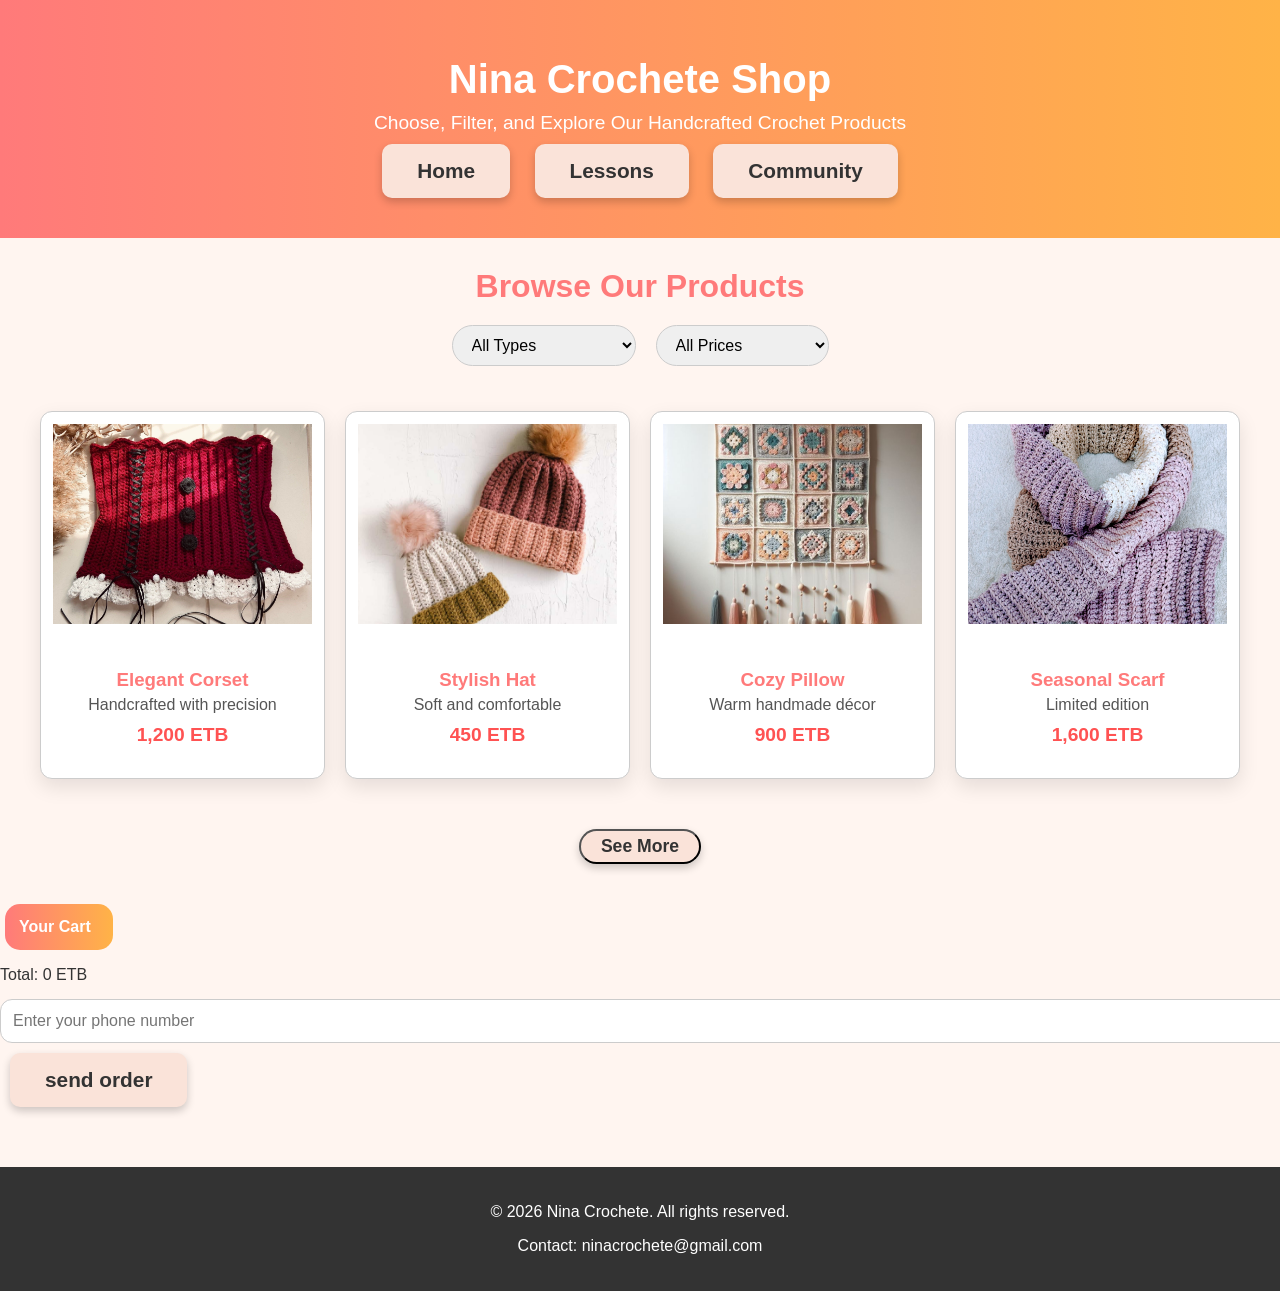
==== shop.html @ 157e8246 "Add files via upload" ====
<!DOCTYPE html>
<html lang="en">
<head>
  <meta charset="UTF-8">
  <meta name="viewport" content="width=device-width, initial-scale=1.0">
  <title>Nina Crochete Shop</title>
  <link rel="stylesheet" href="shop.css">
</head>
<body>

<header>
  <h1>Nina Crochete Shop</h1>
  <p>Choose, Filter, and Explore Our Handcrafted Crochet Products</p>
  <nav>
    <a href="index.html" class="btn">Home</a>
    <a href="learning.html" class="btn">Lessons</a>
    <a href="community.html" class="btn">Community</a>
  </nav>
</header>

<div class="container">
  <h2>Browse Our Products</h2>

  <!-- Filters -->
  <div class="filters">
    <select id="typeFilter">
      <option value="all">All Types</option>
      <option value="corset">Corsets</option>
      <option value="accessory">Accessories</option>
      <option value="home">Home Décor</option>
      <option value="special">Seasonal Specials</option>
    </select>

    <select id="priceFilter">
      <option value="all">All Prices</option>
      <option value="low">Under 500 ETB</option>
      <option value="medium">500 - 1500 ETB</option>
      <option value="high">Above 1500 ETB</option>
    </select>
  </div>

  <!-- Main Row -->
  <div class="main-row">

    <!-- CORSETS -->
    <div class="category-column">
      <div class="product-card" data-type="corset" data-price="1200">
        <img src="corset.jpg">
        <div class="product-info">
          <h3>Elegant Corset</h3>
          <p>Handcrafted with precision</p>
          <p class="price">1,200 ETB</p>
        </div>
      </div>

      <!-- 9 extras -->
      <div class="product-card extra" data-type="corset" data-price="1300"data-name="hat"><img src="culture.png"><p  class="price">1,300 ETB</p></div>
      <div class="product-card extra" data-type="corset" data-price="1400"data-name="hat"><img src="corset3.jpg"><p class="price">1,400 ETB</p></div>
      <div class="product-card extra" data-type="corset" data-price="1500"data-name="hat"><img src="corset4.jpg"><p class="price">1,500 ETB</p></div>
      <div class="product-card extra" data-type="corset" data-price="1250"data-name="hat"><img src="corset5.jpg"><p class="price">1,250 ETB</p></div>
      <div class="product-card extra" data-type="corset" data-price="1350"data-name="hat"><img src="corset6.jpg"><p class="price">1,350 ETB</p></div>
      <div class="product-card extra" data-type="corset" data-price="1450"data-name="hat"><img src="corset7.jpg"><p class="price">1,450 ETB</p></div>
      <div class="product-card extra" data-type="corset" data-price="1550"data-name="hat"><img src="corset8.jpg"><p class="price">1,550 ETB</p></div>
      <div class="product-card extra" data-type="corset" data-price="1600"data-name="hat"><img src="corset9.jpg"><p class="price">1,600 ETB</p></div>
      <div class="product-card extra" data-type="corset" data-price="1700"data-name="hat"><img src="corset10.jpg"><p class="price">1,700 ETB</p></div>
    </div>

    <!-- ACCESSORIES -->
    <div class="category-column">
      <div class="product-card" data-type="accessory" data-price="450">
        <img src="hat.jpg">
        <div class="product-info">
          <h3>Stylish Hat</h3>
          <p>Soft and comfortable</p>
          <p class="price">450 ETB</p>
        </div>
      </div>

      <!-- 9 extras -->
      <div class="product-card extra" data-type="accessory" data-price="500" data-name="hat"><img src="hat2.jpg"><p class="price">500 ETB</p></div>
      <div class="product-card extra" data-type="accessory" data-price="550" data-name="hat"><img src="hat3.jpg"><p class="price">550 ETB</p></div>
      <div class="product-card extra" data-type="accessory" data-price="600" data-name="hat"><img src="hat4.jpg"><p class="price">600 ETB</p></div>
      <div class="product-card extra" data-type="accessory" data-price="650" data-name="hat"><img src="hat5.jpg"><p class="price">650 ETB</p></div>
      <div class="product-card extra" data-type="accessory" data-price="700" data-name="hat"><img src="hat6.jpg"><p class="price">700 ETB</p></div>
      <div class="product-card extra" data-type="accessory" data-price="750" data-name="hat"><img src="hat7.jpg"><p class="price">750 ETB</p></div>
      <div class="product-card extra" data-type="accessory" data-price="800" data-name="hat"><img src="hat8.jpg"><p class="price">800 ETB</p></div>
      <div class="product-card extra" data-type="accessory" data-price="850" data-name="hat"><img src="hat9.jpg"><p class="price">850 ETB</p></div>
      <div class="product-card extra" data-type="accessory" data-price="900" data-name="hat"><img src="hat10.jpg"><p class="price">900 ETB</p></div>
    </div>

    <!-- HOME -->
    <div class="category-column">
      <div class="product-card" data-type="home" data-price="900">
        <img src="decore.jpg">
        <div class="product-info">
          <h3>Cozy Pillow</h3>
          <p>Warm handmade décor</p>
          <p class="price">900 ETB</p>
        </div>
      </div>

      <!-- 9 extras -->
      <div class="product-card extra" data-type="home" data-price="950" data-name="pillow"><img src="decor2.jpg"><p class="price">950 ETB</p></div>
      <div class="product-card extra" data-type="home" data-price="1000" data-name="pillow"><img src="decor3.jpg"><p class="price">1,000 ETB</p></div>
      <div class="product-card extra" data-type="home" data-price="1050" data-name="pillow"><img src="decor4.jpg"><p class="price">1,050 ETB</p></div>
      <div class="product-card extra" data-type="home" data-price="1100" data-name="pillow"><img src="decor5.jpg"><p class="price">1,100 ETB</p></div>
      <div class="product-card extra" data-type="home" data-price="1150" data-name="pillow"><img src="decor6.jpg"><p class="price">1,150 ETB</p></div>
      <div class="product-card extra" data-type="home" data-price="1200" data-name="pillow"><img src="decor7.jpg"><p class="price">1,200 ETB</p></div>
      <div class="product-card extra" data-type="home" data-price="1250" data-name="pillow"><img src="decor8.jpg"><p class="price">1,250 ETB</p></div>
      <div class="product-card extra" data-type="home" data-price="1300" data-name="pillow"><img src="decor9.jpg"><p class="price">1,300 ETB</p></div>
      <div class="product-card extra" data-type="home" data-price="1350" data-name="pillow"><img src="decor10.jpg"><p class="price">1,350 ETB</p></div>
    </div>

    <!-- SPECIAL -->
    <div class="category-column">
      <div class="product-card" data-type="special" data-price="1600">
        <img src="scarf.jpg">
        <div class="product-info">
          <h3>Seasonal Scarf</h3>
          <p>Limited edition</p>
          <p class="price">1,600 ETB</p>
        </div>
      </div>

      <!-- 9 extras -->
      <div id="product-card" class="product-card extra" data-type="special" data-price="1700" data-name="corset"><img src="scarf2.jpg"><p class="price">1,700 ETB</p></div>
      <div id="product-card" class="product-card extra" data-type="special" data-price="1750" data-name="corset"><img src="scarf3.jpg"><p class="price">1,750 ETB</p></div>
      <div id="product-card" class="product-card extra" data-type="special" data-price="1800" data-name="corset"><img src="scarf4.jpg"><p class="price">1,800 ETB</p></div>
      <div id="product-card" class="product-card extra" data-type="special" data-price="1850" data-name="corset"><img src="scarf5.jpg"><p class="price">1,850 ETB</p></div>
      <div id="product-card" class="product-card extra" data-type="special" data-price="1900" data-name="corset"><img src="scarf6.jpg"><p class="price">1,900 ETB</p></div>
      <div id="product-card" class="product-card extra" data-type="special" data-price="1950" data-name="corset"><img src="scarf7.jpg"><p class="price">1,950 ETB</p></div>
      <div id="product-card" class="product-card extra" data-type="special" data-price="2000" data-name="corset"><img src="scarf8.jpg"><p class="price">2,000 ETB</p></div>
      <div id="product-card" class="product-card extra" data-type="special" data-price="2100" data-name="corset"><img src="scarf9.jpg"><p class="price">2,100 ETB</p></div>
      <div id="product-card" class="product-card extra" data-type="special" data-price="2200" data-name="corset"><img src="scarf10.jpg"><p class="price">2,200 ETB</p></div>
    </div>

  </div>

  <!-- SEE MORE -->
  <div class="see-more-container">
    <button id="toggleSeeBtn">See More</button>
  </div>

</div>
<div class="cart-panel" id="cartPanel">

  <h3 id="hh">Your Cart</h3>

  <div id="cartItems"></div>

  <div class="cart-total">
    Total: <span id="cartTotal">0</span> ETB
  </div>

  <input
    type="tel"
    id="phoneNumber"
    placeholder="Enter your phone number"
  >

 
<div class="send-options">
  
  <a href="mailto:nohaleul27@gmail.com" class="btn btn--contact">send order</a>
  
</div>

<footer>
  <p>&copy; 2026 Nina Crochete. All rights reserved.</p>
  <p>Contact: ninacrochete@gmail.com</p>
</footer>

<script src="script2.js"></script>
</body>
</html>
---- shop.css ----
body {
  font-family: 'Poppins', sans-serif;
  background-color: #fff5f0;
  margin: 0;
  color: #333;
}

header {
  background: linear-gradient(to right, #ff7a7a, #ffb347);
  color: white;
  text-align: center;
  padding: 30px 10px;
  font-family: 'Poppins', sans-serif;
}

header h1 {
  font-size: 2.5rem;
  margin-bottom: 10px;}

header p {
    margin: 5px 0 0 0;
    font-size: 1.2em;
}
.container {
  max-width: 1200px;
  margin: 30px auto;
  padding: 0 20px;
}

h2 {
  text-align: center;
  color: #ff7a7a;
  font-size: 2rem;
  margin-bottom: 20px;
}

/* Filters */
.filters {
  display: flex;
  justify-content: center;
  gap: 20px;
  flex-wrap: wrap;
  margin-bottom: 30px;
}

.filters select {
  padding: 10px 15px;
  border-radius: 25px;
  border: 1px solid #ccc;
  font-size: 1rem;
}

/* Main row layout */
.main-row {
  display: grid;
  grid-template-columns: repeat(4, 1fr); /* 4 columns side by side */
  gap: 20px;
  margin-bottom: 40px;
}

.category-column {
  display: flex;
  flex-direction: column; /* extras go under main product */
  gap: 20px;
}


.product-card {
  background-color: white;
  border-radius: 15px;
  overflow: hidden;
  box-shadow: 0 8px 20px rgba(0,0,0,0.1);
  transition: transform 0.3s, box-shadow 0.3s;
   display: flex;
  flex-direction: column; /* extras go under main product */
  gap: 20px;
}

.product-card:hover {
  transform: scale(1.03);
  box-shadow: 0 12px 25px rgba(0,0,0,0.2);
}

.product-card img {
  width: 100%;
  height: 200px;
  object-fit: cover;
}



.product-info {
  padding: 15px;
  text-align: center;
}

.product-info h3 {
  margin: 10px 0 5px;
  color: #ff7a7a;
}

.product-info p {
  margin: 5px 0;
  font-size: 1rem;
  color: #555;
}

.product-info .price {
  font-weight: bold;
  color: #ff5252;
  margin-top: 10px;
  font-size: 1.2rem;
}

footer {
  background-color: #333;
  color: white;
  text-align: center;
  padding: 20px;
  margin-top: 50px;
  max-width: 100%;
}

footer a {
  color: #ff7a7a;
  text-decoration: none;
}
footer a:hover {
  text-decoration: underline;
}.see-more-container {
  text-align: center;
  margin: 30px 0;
}

#seeMoreBtn {
  background-color: #ff5252;
  color: white;
  border: none;
  padding: 12px 25px;
  border-radius: 25px;
  font-size: 1.1rem;
  cursor: pointer;
  transition: 0.3s;
}

#seeMoreBtn:hover {
  background-color: #ff7a7a;
  transform: scale(1.05);
}
#links {
    margin: 40px 0;
}

.btn {
    display: inline-block;
    padding: 15px 35px;
    margin: 10px;
    background-color: #fae3d9;
    color: #333;
    text-decoration: none;
    font-size: 1.3em;
    font-weight: bold;
    border-radius: 10px;
    box-shadow: 0 4px 8px rgba(0,0,0,0.2);
    transition: all 0.3s ease;
}

.btn:hover {
    background-color: #ffb6b9;
    color: #fff;
    transform: translateY(-3px);
}
#toggleSeeBtn {
    display: inline-block;
    padding: 5px 20px;
    margin: 10px;
    background-color: #fae3d9;
    color: #333;
    text-decoration: none;
    font-size: 1.1em;
    font-weight: bold;
    border-radius: 40px;
    box-shadow: 0 4px 8px rgba(0,0,0,0.2);
    transition: all 0.3s ease;
}

#toggleSeeBtn:hover {
    background-color: #ffb6b9;
    color: #fff;
    transform: translateY(-3px);
}
.extra{
  display: none;
}
#product-card {
  background-color: white;
  border-radius: 15px;
  overflow: hidden;
  box-shadow: 0 8px 20px rgba(0,0,0,0.1);
  transition: transform 0.3s, box-shadow 0.3s;
}

#product-card:hover {
  transform: scale(1.03);
  box-shadow: 0 12px 25px rgba(0,0,0,0.2);
}

#product-card img {
  width: 100%;
  height: 200px;
  object-fit: cover;
}
/* Extra Products Styling */
.extra {
  display: none;
  animation: fadeInUp 0.6s ease;
  border: 2px solid #ffe0d6;
  background: linear-gradient(to bottom, #fff, #fff7f3);
  padding-bottom: 15px;
}

/* Hover effect for extra cards */
.extra:hover {
  transform: translateY(-8px) scale(1.03);
  box-shadow: 0 15px 30px rgba(255, 122, 122, 0.25);
  border-color: #ffb6b9;
}

/* Extra product images */
.extra img {
  border-bottom: 3px solid #ffd6cc;
  transition: transform 0.4s ease;
}

.extra:hover img {
  transform: scale(1.05);
}

/* Price styling for extras */
.extra .price,
.extra p.price {
  text-align: center;
  font-size: 1.2rem;
  font-weight: bold;
  color: #ff5252;
  margin-top: 12px;
}

/* Smooth appearance animation */
@keyframes fadeInUp {
  from {
    opacity: 0;
    transform: translateY(25px);
  }

  to {
    opacity: 1;
    transform: translateY(0);
  }
}
.product-card {

  text-align: center;

  color: #ff5252;
}

#phoneNumber {
  width: 100%;

  margin-top: 15px;
  padding: 12px;

  border-radius: 12px;
  border: 1px solid #ccc;

  font-size: 1rem;
}

#sendOrderBtn {
  width: 100%;

  margin-top: 15px;
  padding: 14px;

  border: none;
  border-radius: 15px;

  background: linear-gradient(to right, #ff7a7a, #ffb347);

  color: white;

  font-size: 1rem;
  font-weight: bold;

  cursor: pointer;

  transition: 0.3s;
}
#hh {
  width: 80px;

  margin-top: 15px;
  padding: 14px;
margin-left: 5px;
  border: none;
  border-radius: 15px;

  background: linear-gradient(to right, #ff7a7a, #ffb347);

  color: white;

  font-size: 1rem;
  font-weight: bold;

  cursor: pointer;

  transition: 0.3s;
}
#cart-total {
  width: 80px;

  margin-top: 15px;
  padding: 14px;

  border: none;
  border-radius: 15px;

  background: linear-gradient(to right, #ff7a7a, #ffb347);

  color: white;

  font-size: 1rem;
  font-weight: bold;

  cursor: pointer;

  transition: 0.3s;
}

#sendOrderBtn:hover {
  transform: scale(1.03);
}

/* MOBILE RESPONSIVE */
@media (max-width: 768px) {

  .cart-panel {
    width: 90%;
    left: 5%;
    bottom: 10px;
  }

  .main-row {
    grid-template-columns: repeat(2, 1fr);
  }

}

@media (max-width: 500px) {

  .main-row {
    grid-template-columns: 1fr;
  }

}
.product-card {
  margin-top: 15px;
  padding: 12px;

  border-radius: 12px;
  border: 1px solid #ccc;

  font-size: 1rem;
}

#sendOrderBtn {
  width: 100%;

  margin-top: 15px;
  padding: 14px;

  border: none;
  border-radius: 15px;

  background: linear-gradient(to right, #ff7a7a, #ffb347);

  color: white;

  font-size: 1rem;
  font-weight: bold;

  cursor: pointer;

  transition: 0.3s;
}

#instagramBtn {
  width: 100%;

  margin-top: 15px;
  padding: 14px;

  border: none;
  border-radius: 15px;

  background: linear-gradient(to right, #ff7a7a, #ffb347);

  color: white;

  font-size: 1rem;
  font-weight: bold;

  cursor: pointer;

  transition: 0.3s;
}

#telegramBtn {
  width: 100%;

  margin-top: 15px;
  padding: 14px;

  border: none;
  border-radius: 15px;

  background: linear-gradient(to right, #ff7a7a, #ffb347);

  color: white;

  font-size: 1rem;
  font-weight: bold;

  cursor: pointer;

  transition: 0.3s;
}

#smsBtn {
  width: 100%;

  margin-top: 15px;
  padding: 14px;

  border: none;
  border-radius: 15px;

  background: linear-gradient(to right, #ff7a7a, #ffb347);

  color: white;

  font-size: 1rem;
  font-weight: bold;

  cursor: pointer;

  transition: 0.3s;
}
#sendOrderBtn:hover {
  transform: scale(1.03);
}

/* MOBILE RESPONSIVE */
@media (max-width: 768px) {

  .cart-panel {
    width: 90%;
    left: 5%;
    bottom: 10px;
  }

  .main-row {
    grid-template-columns: repeat(2, 1fr);
  }

}

@media (max-width: 500px) {

  .main-row {
    grid-template-columns: 1fr;
  }

}
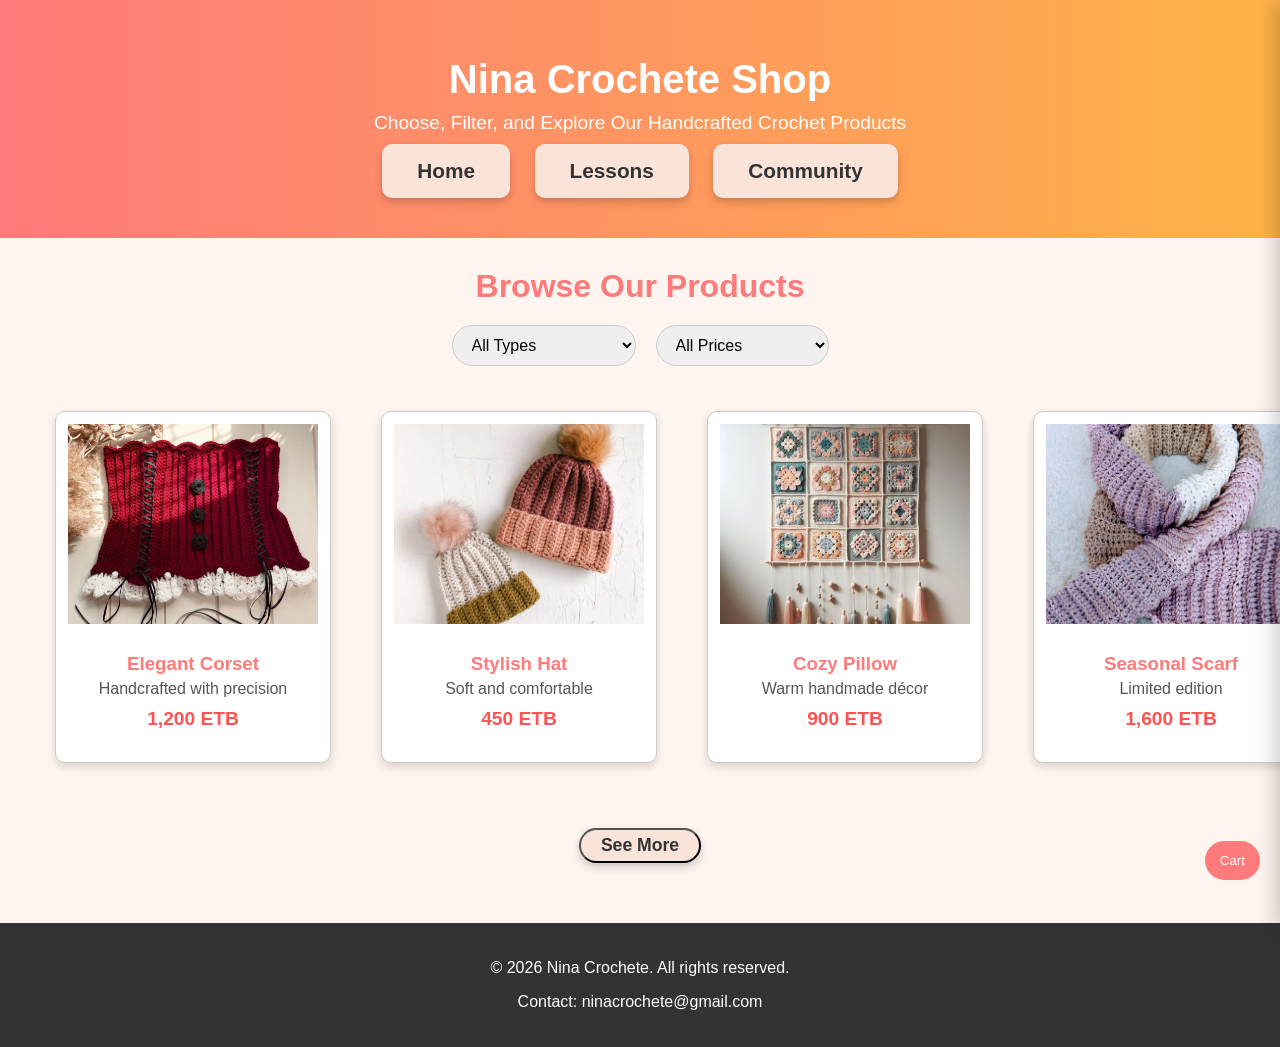
==== commit d96c9be4: "Add files via upload" ====
--- a/shop.html
+++ b/shop.html
@@ -45,94 +45,216 @@
 
     <!-- CORSETS -->
     <div class="category-column">
-      <div class="product-card" data-type="corset" data-price="1200">
+      <div class="product-card" data-type="corset" data-price="1200" data-name="noha">
         <img src="corset.jpg">
         <div class="product-info">
           <h3>Elegant Corset</h3>
           <p>Handcrafted with precision</p>
           <p class="price">1,200 ETB</p>
-        </div>
-      </div>
-
-      <!-- 9 extras -->
-      <div class="product-card extra" data-type="corset" data-price="1300"data-name="hat"><img src="culture.png"><p  class="price">1,300 ETB</p></div>
-      <div class="product-card extra" data-type="corset" data-price="1400"data-name="hat"><img src="corset3.jpg"><p class="price">1,400 ETB</p></div>
-      <div class="product-card extra" data-type="corset" data-price="1500"data-name="hat"><img src="corset4.jpg"><p class="price">1,500 ETB</p></div>
-      <div class="product-card extra" data-type="corset" data-price="1250"data-name="hat"><img src="corset5.jpg"><p class="price">1,250 ETB</p></div>
-      <div class="product-card extra" data-type="corset" data-price="1350"data-name="hat"><img src="corset6.jpg"><p class="price">1,350 ETB</p></div>
-      <div class="product-card extra" data-type="corset" data-price="1450"data-name="hat"><img src="corset7.jpg"><p class="price">1,450 ETB</p></div>
-      <div class="product-card extra" data-type="corset" data-price="1550"data-name="hat"><img src="corset8.jpg"><p class="price">1,550 ETB</p></div>
-      <div class="product-card extra" data-type="corset" data-price="1600"data-name="hat"><img src="corset9.jpg"><p class="price">1,600 ETB</p></div>
-      <div class="product-card extra" data-type="corset" data-price="1700"data-name="hat"><img src="corset10.jpg"><p class="price">1,700 ETB</p></div>
+          <div class="product-buttons">
+  <button onclick="addToCart('Corset', 1200)">Add to Cart</button>
+  <button onclick="viewImage('corset.jpg')">View Image</button>
+</div>
+        </div>
+      </div>
+
+
+      <!-- 9 extras -->
+      <div class="product-card extra" data-type="corset" data-price="1300"data-name="hat"><img src="culture.png"><p class="price">1,300 ETB</p><div class="product-buttons">
+  <button onclick="addToCart('XXXS Corset', 1300)">Add to Cart</button>
+  <button onclick="viewImage('culture.png')">View Image</button>
+</div></div>
+      <div class="product-card extra" data-type="corset" data-price="1400"data-name="hat"><img src="corset3.jpg"><p class="price">1,400 ETB</p><div class="product-buttons">
+  <button onclick="addToCart('XXS Corset', 1400)">Add to Cart</button>
+  <button onclick="viewImage('corset3.jpg')">View Image</button>
+</div></div>
+      <div class="product-card extra" data-type="corset" data-price="1500"data-name="hat"><img src="corset4.jpg"><p class="price">1,500 ETB</p><div class="product-buttons">
+  <button onclick="addToCart('XS Corset', 1500)">Add to Cart</button>
+  <button onclick="viewImage('corset4.jpg')">View Image</button>
+</div></div>
+      <div class="product-card extra" data-type="corset" data-price="1250"data-name="hat"><img src="corset5.jpg"><p class="price">1,250 ETB</p><div class="product-buttons">
+  <button onclick="addToCart('S Corset', 1250)">Add to Cart</button>
+  <button onclick="viewImage('corset5.jpg')">View Image</button>
+</div></div>
+      <div class="product-card extra" data-type="corset" data-price="1350"data-name="hat"><img src="corset6.jpg"><p class="price">1,350 ETB</p><div class="product-buttons">
+  <button onclick="addToCart('M Corset', 1350)">Add to Cart</button>
+  <button onclick="viewImage('corset6.jpg')">View Image</button>
+</div></div>
+      <div class="product-card extra" data-type="corset" data-price="1450"data-name="hat"><img src="corset7.jpg"><p class="price">1,450 ETB</p><div class="product-buttons">
+  <button onclick="addToCart('L Corset', 1450)">Add to Cart</button>
+  <button onclick="viewImage('corset7.jpg')">View Image</button>
+</div></div>
+      <div class="product-card extra" data-type="corset" data-price="1550"data-name="hat"><img src="corset8.jpg"><p class="price">1,550 ETB</p><div class="product-buttons">
+  <button onclick="addToCart('XL Corset', 1550)">Add to Cart</button>
+  <button onclick="viewImage('corset8.jpg')">View Image</button>
+</div></div>
+      <div class="product-card extra" data-type="corset" data-price="1600"data-name="hat"><img src="corset9.jpg"><p class="price">1,600 ETB</p><div class="product-buttons">
+  <button onclick="addToCart('XXL Corset', 1600)">Add to Cart</button>
+  <button onclick="viewImage('corset9.jpg')">View Image</button>
+</div></div>
+      <div class="product-card extra" data-type="corset" data-price="1700"data-name="hat"><img src="corset10.jpg"><p class="price">1,700 ETB</p><div class="product-buttons">
+  <button onclick="addToCart('gown ', 1700)">Add to Cart</button>
+  <button onclick="viewImage('corset10.jpg')">View Image</button>
+</div></div>
     </div>
 
     <!-- ACCESSORIES -->
     <div class="category-column">
-      <div class="product-card" data-type="accessory" data-price="450">
+      <div class="product-card" data-type="accessory" data-price="450" data-name="noha">
         <img src="hat.jpg">
         <div class="product-info">
           <h3>Stylish Hat</h3>
           <p>Soft and comfortable</p>
-          <p class="price">450 ETB</p>
-        </div>
-      </div>
-
-      <!-- 9 extras -->
-      <div class="product-card extra" data-type="accessory" data-price="500" data-name="hat"><img src="hat2.jpg"><p class="price">500 ETB</p></div>
-      <div class="product-card extra" data-type="accessory" data-price="550" data-name="hat"><img src="hat3.jpg"><p class="price">550 ETB</p></div>
-      <div class="product-card extra" data-type="accessory" data-price="600" data-name="hat"><img src="hat4.jpg"><p class="price">600 ETB</p></div>
-      <div class="product-card extra" data-type="accessory" data-price="650" data-name="hat"><img src="hat5.jpg"><p class="price">650 ETB</p></div>
-      <div class="product-card extra" data-type="accessory" data-price="700" data-name="hat"><img src="hat6.jpg"><p class="price">700 ETB</p></div>
-      <div class="product-card extra" data-type="accessory" data-price="750" data-name="hat"><img src="hat7.jpg"><p class="price">750 ETB</p></div>
-      <div class="product-card extra" data-type="accessory" data-price="800" data-name="hat"><img src="hat8.jpg"><p class="price">800 ETB</p></div>
-      <div class="product-card extra" data-type="accessory" data-price="850" data-name="hat"><img src="hat9.jpg"><p class="price">850 ETB</p></div>
-      <div class="product-card extra" data-type="accessory" data-price="900" data-name="hat"><img src="hat10.jpg"><p class="price">900 ETB</p></div>
+          <p class="price">450 ETB</p><div class="product-buttons">
+  <button onclick="addToCart('baby hat', 450)">Add to Cart</button>
+  <button onclick="viewImage('hat.jpg')">View Image</button>
+</div>
+        </div>
+      </div>
+
+      <!-- 9 extras -->
+      <div class="product-card extra" data-type="accessory" data-price="500" data-name="hat"><img src="hat2.jpg"><p class="price">500 ETB</p><div class="product-buttons">
+  <button onclick="addToCart('HAT', 500)">Add to Cart</button>
+  <button onclick="viewImage('hat2.jpg')">View Image</button>
+</div></div>
+      <div class="product-card extra" data-type="accessory" data-price="550" data-name="hat"><img src="hat3.jpg"><p class="price">550 ETB</p><div class="product-buttons">
+  <button onclick="addToCart('S table cloth', 550)">Add to Cart</button>
+  <button onclick="viewImage('hat3.jpg')">View Image</button>
+</div></div>
+      <div class="product-card extra" data-type="accessory" data-price="600" data-name="hat"><img src="hat4.jpg"><p class="price">600 ETB</p><div class="product-buttons">
+  <button onclick="addToCart('L table cloth', 600)">Add to Cart</button>
+  <button onclick="viewImage('hat4.jpg')">View Image</button>
+</div></div>
+      <div class="product-card extra" data-type="accessory" data-price="650" data-name="hat"><img src="hat5.jpg"><p class="price">650 ETB</p><div class="product-buttons">
+  <button onclick="addToCart('wall decor', 650)">Add to Cart</button>
+  <button onclick="viewImage('hat5.jpg')">View Image</button>
+</div></div>
+      <div class="product-card extra" data-type="accessory" data-price="700" data-name="hat"><img src="hat6.jpg"><p class="price">700 ETB</p><div class="product-buttons">
+  <button onclick="addToCart('wall decor 2', 700)">Add to Cart</button>
+  <button onclick="viewImage('hat6.jpg')">View Image</button>
+</div></div>
+      <div class="product-card extra" data-type="accessory" data-price="750" data-name="hat"><img src="hat7.jpg"><p class="price">750 ETB</p><div class="product-buttons">
+  <button onclick="addToCart('bed sheet', 750)">Add to Cart</button>
+  <button onclick="viewImage('hat7.jpg')">View Image</button>
+</div></div>
+      <div class="product-card extra" data-type="accessory" data-price="800" data-name="hat"><img src="hat8.jpg"><p class="price">800 ETB</p><div class="product-buttons">
+  <button onclick="addToCart('comfort', 1800)">Add to Cart</button>
+  <button onclick="viewImage('hat8.jpg')">View Image</button>
+</div></div>
+      <div class="product-card extra" data-type="accessory" data-price="850" data-name="hat"><img src="hat9.jpg"><p class="price">850 ETB</p><div class="product-buttons">
+  <button onclick="addToCart('style hat', 850)">Add to Cart</button>
+  <button onclick="viewImage('hat9.jpg')">View Image</button>
+</div></div>
+      <div class="product-card extra" data-type="accessory" data-price="900" data-name="hat"><img src="hat10.jpg"><p class="price">900 ETB</p><div class="product-buttons">
+  <button onclick="addToCart('wall decor 3', 900)">Add to Cart</button>
+  <button onclick="viewImage('hat10.jpg')">View Image</button>
+</div></div>
     </div>
 
     <!-- HOME -->
     <div class="category-column">
-      <div class="product-card" data-type="home" data-price="900">
+      <div class="product-card" data-type="home" data-price="900" data-name="pillow">
         <img src="decore.jpg">
         <div class="product-info">
           <h3>Cozy Pillow</h3>
           <p>Warm handmade décor</p>
-          <p class="price">900 ETB</p>
-        </div>
-      </div>
-
-      <!-- 9 extras -->
-      <div class="product-card extra" data-type="home" data-price="950" data-name="pillow"><img src="decor2.jpg"><p class="price">950 ETB</p></div>
-      <div class="product-card extra" data-type="home" data-price="1000" data-name="pillow"><img src="decor3.jpg"><p class="price">1,000 ETB</p></div>
-      <div class="product-card extra" data-type="home" data-price="1050" data-name="pillow"><img src="decor4.jpg"><p class="price">1,050 ETB</p></div>
-      <div class="product-card extra" data-type="home" data-price="1100" data-name="pillow"><img src="decor5.jpg"><p class="price">1,100 ETB</p></div>
-      <div class="product-card extra" data-type="home" data-price="1150" data-name="pillow"><img src="decor6.jpg"><p class="price">1,150 ETB</p></div>
-      <div class="product-card extra" data-type="home" data-price="1200" data-name="pillow"><img src="decor7.jpg"><p class="price">1,200 ETB</p></div>
-      <div class="product-card extra" data-type="home" data-price="1250" data-name="pillow"><img src="decor8.jpg"><p class="price">1,250 ETB</p></div>
-      <div class="product-card extra" data-type="home" data-price="1300" data-name="pillow"><img src="decor9.jpg"><p class="price">1,300 ETB</p></div>
-      <div class="product-card extra" data-type="home" data-price="1350" data-name="pillow"><img src="decor10.jpg"><p class="price">1,350 ETB</p></div>
+          <p class="price">900 ETB</p><div class="product-buttons">
+  <button class="add-cart-btn" onclick="addToCart('cardigan', 900)">Add to Cart</button>
+  <button class="view-image-btn" onclick="viewImage('decore.jpg')">View Image</button>
+</div>
+        </div>
+      </div>
+
+      <!-- 9 extras -->
+      <div class="product-card extra" data-type="home" data-price="950" data-name="pillow"><img src="decor2.jpg"><p class="price">950 ETB</p><div class="product-buttons">
+  <button onclick="addToCart('XXXS cardigan', 950)">Add to Cart</button>
+  <button onclick="viewImage('decore2.jpg')">View Image</button>
+</div></div>
+      <div class="product-card extra" data-type="home" data-price="1000" data-name="pillow"><img src="decor3.jpg"><p class="price">1,000 ETB</p><div class="product-buttons">
+  <button onclick="addToCart('XXS cardigan', 1000)">Add to Cart</button>
+  <button onclick="viewImage('decore3.jpg')">View Image</button>
+</div></div>
+      <div class="product-card extra" data-type="home" data-price="1050" data-name="pillow"><img src="decor4.jpg"><p class="price">1,050 ETB</p><div class="product-buttons">
+  <button onclick="addToCart('XS cardigan', 1050)">Add to Cart</button>
+  <button onclick="viewImage('decore4.jpg')">View Image</button>
+</div></div>
+      <div class="product-card extra" data-type="home" data-price="1100" data-name="pillow"><img src="decor5.jpg"><p class="price">1,100 ETB</p><div class="product-buttons">
+  <button onclick="addToCart('S cardigan', 1100)">Add to Cart</button>
+  <button onclick="viewImage('decore5.jpg')">View Image</button>
+</div></div>
+      <div class="product-card extra" data-type="home" data-price="1150" data-name="pillow"><img src="decor6.jpg"><p class="price">1,150 ETB</p><div class="product-buttons">
+  <button onclick="addToCart('M cardigan', 1150)">Add to Cart</button>
+  <button onclick="viewImage('decore6.jpg')">View Image</button>
+</div></div>
+      <div class="product-card extra" data-type="home" data-price="1200" data-name="pillow"><img src="decor7.jpg"><p class="price">1,200 ETB</p><div class="product-buttons">
+  <button onclick="addToCart('L cardigan', 1200)">Add to Cart</button>
+  <button onclick="viewImage('decore7.jpg')">View Image</button>
+</div></div>
+      <div class="product-card extra" data-type="home" data-price="1250" data-name="pillow"><img src="decor8.jpg"><p class="price">1,250 ETB</p><div class="product-buttons">
+  <button onclick="addToCart('XL cardigan', 1250)">Add to Cart</button>
+  <button onclick="viewImage('decore8.jpg')">View Image</button>
+</div></div>
+      <div class="product-card extra" data-type="home" data-price="1300" data-name="pillow"><img src="decor9.jpg"><p class="price">1,300 ETB</p><div class="product-buttons">
+  <button onclick="addToCart('XXL cardigan', 1300)">Add to Cart</button>
+  <button onclick="viewImage('decore9.jpg')">View Image</button>
+</div></div>
+      <div class="product-card extra" data-type="home" data-price="1350" data-name="pillow"><img src="decor10.jpg"><p class="price">1,350 ETB</p><div class="product-buttons">
+  <button onclick="addToCart('XXXL cardigan', 1350)">Add to Cart</button>
+  <button onclick="viewImage('decore10.jpg')">View Image</button>
+</div></div>
     </div>
 
     <!-- SPECIAL -->
     <div class="category-column">
-      <div class="product-card" data-type="special" data-price="1600">
+      <div class="product-card" data-type="special" data-price="1600" data-name="scarf">
         <img src="scarf.jpg">
         <div class="product-info">
           <h3>Seasonal Scarf</h3>
           <p>Limited edition</p>
-          <p class="price">1,600 ETB</p>
-        </div>
-      </div>
-
-      <!-- 9 extras -->
-      <div id="product-card" class="product-card extra" data-type="special" data-price="1700" data-name="corset"><img src="scarf2.jpg"><p class="price">1,700 ETB</p></div>
-      <div id="product-card" class="product-card extra" data-type="special" data-price="1750" data-name="corset"><img src="scarf3.jpg"><p class="price">1,750 ETB</p></div>
-      <div id="product-card" class="product-card extra" data-type="special" data-price="1800" data-name="corset"><img src="scarf4.jpg"><p class="price">1,800 ETB</p></div>
-      <div id="product-card" class="product-card extra" data-type="special" data-price="1850" data-name="corset"><img src="scarf5.jpg"><p class="price">1,850 ETB</p></div>
-      <div id="product-card" class="product-card extra" data-type="special" data-price="1900" data-name="corset"><img src="scarf6.jpg"><p class="price">1,900 ETB</p></div>
-      <div id="product-card" class="product-card extra" data-type="special" data-price="1950" data-name="corset"><img src="scarf7.jpg"><p class="price">1,950 ETB</p></div>
-      <div id="product-card" class="product-card extra" data-type="special" data-price="2000" data-name="corset"><img src="scarf8.jpg"><p class="price">2,000 ETB</p></div>
-      <div id="product-card" class="product-card extra" data-type="special" data-price="2100" data-name="corset"><img src="scarf9.jpg"><p class="price">2,100 ETB</p></div>
-      <div id="product-card" class="product-card extra" data-type="special" data-price="2200" data-name="corset"><img src="scarf10.jpg"><p class="price">2,200 ETB</p></div>
+          <p class="price">1,600 ETB</p><div class="product-buttons">
+  <button onclick="addToCart('Corset', 1600)">Add to Cart</button>
+  <button onclick="viewImage('scarf.jpg')">View Image</button>
+</div>
+        </div>
+      </div>
+
+      <!-- 9 extras -->
+      <div id="product-card" class="product-card extra" data-type="special" data-price="1700" data-name="scarf"><img src="scarf2.jpg"><p class="price">1,700 ETB</p><div class="product-buttons">
+  <button onclick="addToCart('Corset', 1700)">Add to Cart</button>
+  <button onclick="viewImage('scarf2.jpg')">View Image</button>
+</div></div>
+      <div id="product-card" class="product-card extra" data-type="special" data-price="1750" data-name="scarf"><img src="scarf3.jpg"><p class="price">1,750 ETB</p><div class="product-buttons">
+  <button onclick="addToCart('Corset', 1750)">Add to Cart</button>
+  <button onclick="viewImage('scarf3.jpg')">View Image</button>
+</div></div>
+      <div id="product-card" class="product-card extra" data-type="special" data-price="1800" data-name="scarf"><img src="scarf4.jpg"><p class="price">1,800 ETB</p><div class="product-buttons">
+  <button onclick="addToCart('Corset', 1800)">Add to Cart</button>
+  <button onclick="viewImage('scarf4.jpg')">View Image</button>
+</div></div>
+      <div id="product-card" class="product-card extra" data-type="special" data-price="1850" data-name="scarf"><img src="scarf5.jpg"><p class="price">1,850 ETB</p><div class="product-buttons">
+  <button onclick="addToCart('Corset', 1850)">Add to Cart</button>
+  <button onclick="viewImage('scarf5.jpg')">View Image</button>
+</div></div>
+      <div id="product-card" class="product-card extra" data-type="special" data-price="1900" data-name="scarf"><img src="scarf6.jpg"><p class="price">1,900 ETB</p><div class="product-buttons">
+  <button onclick="addToCart('Corset', 1900)">Add to Cart</button>
+  <button onclick="viewImage('scarf6.jpg')">View Image</button>
+</div></div>
+      <div id="product-card" class="product-card extra" data-type="special" data-price="1950" data-name="scarf"><img src="scarf7.jpg"><p class="price">1,950 ETB</p><div class="product-buttons">
+  <button onclick="addToCart('Corset', 1950)">Add to Cart</button>
+  <button onclick="viewImage('scarf7.jpg')">View Image</button>
+</div></div>
+      <div id="product-card" class="product-card extra" data-type="special" data-price="2000" data-name="scarf"><img src="scarf8.jpg"><p class="price">2,000 ETB</p><div class="product-buttons">
+  <button onclick="addToCart('Corset', 2000)">Add to Cart</button>
+  <button onclick="viewImage('scarf8.jpg')">View Image</button>
+</div></div>
+      <div id="product-card" class="product-card extra" data-type="special" data-price="2100" data-name="scarf"><img src="scarf9.jpg"><p class="price">2,100 ETB</p><div class="product-buttons">
+  <button onclick="addToCart('Corset', 2100)">Add to Cart</button>
+  <button onclick="viewImage('scarf9.jpg')">View Image</button>
+</div></div>
+      <div id="product-card" class="product-card extra" data-type="special" data-price="2200" data-name="scarf"><img src="scarf10.jpg"><p class="price">2,200 ETB</p><div class="product-buttons">
+  <button onclick="addToCart('Corset', 2200)">Add to Cart</button>
+  <button onclick="viewImage('scarf10.jpg')">View Image</button>
+</div></div>
     </div>
 
   </div>
@@ -143,28 +265,28 @@
   </div>
 
 </div>
-<div class="cart-panel" id="cartPanel">
-
-  <h3 id="hh">Your Cart</h3>
+<!-- CART SIDEBAR -->
+<div id="cartSidebar" class="cart-sidebar">
+
+  <div class="cart-header">
+    <h3>Your Cart</h3>
+    <button onclick="toggleCart()">✖</button>
+  </div>
 
   <div id="cartItems"></div>
 
-  <div class="cart-total">
-    Total: <span id="cartTotal">0</span> ETB
-  </div>
-
-  <input
-    type="tel"
-    id="phoneNumber"
-    placeholder="Enter your phone number"
-  >
-
- 
+  <div class="cart-footer">
+    <p>Total: <span id="cartTotal">0</span> ETB</p>
+  </div>
 <div class="send-options">
-  
-  <a href="mailto:nohaleul27@gmail.com" class="btn btn--contact">send order</a>
-  
-</div>
+    <button id="sendOrderBtn">Send Order</button>
+</div>
+</div>
+
+
+<!-- CART OPEN BUTTON -->
+<button class="cart-open-btn" onclick="toggleCart()"> Cart
+</button>
 
 <footer>
   <p>&copy; 2026 Nina Crochete. All rights reserved.</p>
--- a/shop.css
+++ b/shop.css
@@ -64,7 +64,9 @@
   flex-direction: column; /* extras go under main product */
   gap: 20px;
 }
-
+.category-column{
+    display:contents;
+}
 
 .product-card {
   background-color: white;
@@ -352,17 +354,17 @@
     bottom: 10px;
   }
 
-  .main-row {
-    grid-template-columns: repeat(2, 1fr);
-  }
+ .main-row{
+    display:grid;
+    grid-template-columns:repeat(4,1fr);
+    gap:20px;
+}
 
 }
 
 @media (max-width: 500px) {
 
-  .main-row {
-    grid-template-columns: 1fr;
-  }
+  
 
 }
 .product-card {
@@ -378,7 +380,7 @@
 #sendOrderBtn {
   width: 100%;
 
-  margin-top: 15px;
+  margin-top: 1px;
   padding: 14px;
 
   border: none;
@@ -396,71 +398,6 @@
   transition: 0.3s;
 }
 
-#instagramBtn {
-  width: 100%;
-
-  margin-top: 15px;
-  padding: 14px;
-
-  border: none;
-  border-radius: 15px;
-
-  background: linear-gradient(to right, #ff7a7a, #ffb347);
-
-  color: white;
-
-  font-size: 1rem;
-  font-weight: bold;
-
-  cursor: pointer;
-
-  transition: 0.3s;
-}
-
-#telegramBtn {
-  width: 100%;
-
-  margin-top: 15px;
-  padding: 14px;
-
-  border: none;
-  border-radius: 15px;
-
-  background: linear-gradient(to right, #ff7a7a, #ffb347);
-
-  color: white;
-
-  font-size: 1rem;
-  font-weight: bold;
-
-  cursor: pointer;
-
-  transition: 0.3s;
-}
-
-#smsBtn {
-  width: 100%;
-
-  margin-top: 15px;
-  padding: 14px;
-
-  border: none;
-  border-radius: 15px;
-
-  background: linear-gradient(to right, #ff7a7a, #ffb347);
-
-  color: white;
-
-  font-size: 1rem;
-  font-weight: bold;
-
-  cursor: pointer;
-
-  transition: 0.3s;
-}
-#sendOrderBtn:hover {
-  transform: scale(1.03);
-}
 
 /* MOBILE RESPONSIVE */
 @media (max-width: 768px) {
@@ -471,16 +408,179 @@
     bottom: 10px;
   }
 
-  .main-row {
-    grid-template-columns: repeat(2, 1fr);
-  }
-
+ 
+
+}
+.main-row{
+    display:grid;
+    grid-template-columns:repeat(4,1fr);
+    gap:20px;
 }
 
 @media (max-width: 500px) {
 
-  .main-row {
-    grid-template-columns: 1fr;
-  }
-
+ 
+
+}
+.product-card{
+    width: 250px;
+    background: white;
+    border-radius: 10px;
+    box-shadow: 0 4px 10px rgba(0,0,0,0.15);
+    overflow: hidden;
+    text-align: center;
+    margin: 15px;
+    display: inline-block;
+}
+
+.product-card img{
+    width: 100%;
+    height: 200px;
+    object-fit: cover;
+}
+
+.product-buttons{
+    display: flex;
+    justify-content: space-between;
+    padding: 10px;
+    gap: 10px;
+}
+
+.product-buttons button{
+    flex: 1;
+    padding: 8px;
+    border: none;
+    cursor: pointer;
+    background: #ff7a7a;
+    color: white;
+    border-radius: 5px;
+}
+
+.product-buttons button:hover{
+    background: #ff5252;
+}
+/* ================= CART SIDEBAR ================= */
+
+.cart-sidebar {
+  position: fixed;
+  right: -350px;
+  top: 0;
+  width: 320px;
+  height: 100%;
+  background: white;
+  box-shadow: -5px 0 20px rgba(0,0,0,0.2);
+  padding: 15px;
+  transition: 0.4s ease;
+  z-index: 999;
+  display: flex;
+  flex-direction: column;
+}
+
+.cart-sidebar.open {
+  right: 0;
+}
+
+.cart-header {
+  display: flex;
+  justify-content: space-between;
+  align-items: center;
+  border-bottom: 1px solid #ddd;
+  padding-bottom: 10px;
+}
+
+.cart-header button {
+  border: none;
+  background: none;
+  font-size: 20px;
+  cursor: pointer;
+}
+
+/* CART ITEMS */
+#cartItems {
+  flex: 1;
+  overflow-y: auto;
+  margin-top: 10px;
+}
+
+.cart-item {
+  display: flex;
+  justify-content: space-between;
+  padding: 8px;
+  border-bottom: 1px solid #eee;
+}
+
+/* TOTAL */
+.cart-footer {
+  padding-top: 10px;
+  border-top: 1px solid #ddd;
+  font-weight: bold;
+}
+
+/* OPEN BUTTON */
+.cart-open-btn {
+  position: fixed;
+  right: 20px;
+  bottom: 20px;
+  background: #ff7a7a;
+  color: white;
+  border: none;
+  padding: 12px 15px;
+  border-radius: 50px;
+  cursor: pointer;
+  z-index: 1000;
+}
+.cart-item{
+    display:flex;
+    justify-content:space-between;
+    align-items:center;
+    margin:8px 0;
+    padding:8px;
+    background:#fff5f0;
+    border-radius:8px;
+}
+
+.remove-item{
+    background:#ff5252;
+    color:white;
+    border:none;
+    border-radius:50%;
+    width:24px;
+    height:24px;
+    cursor:pointer;
+    font-size:12px;
+    font-weight:bold;
+}
+
+.remove-item:hover{
+    background:#d63031;
+}
+.product-buttons{
+    display: flex;
+    justify-content: space-between;
+    gap: 10px;
+
+    max-height: 0;
+    opacity: 0;
+    overflow: hidden;
+
+    transform: translateY(10px);
+
+    transition:
+        max-height 0.4s ease,
+        opacity 0.3s ease,
+        transform 0.3s ease;
+
+    padding: 0 10px;
+}
+.product-card.active .product-buttons{
+    max-height: 60px;
+    opacity: 1;
+    transform: translateY(0);
+
+    padding: 10px;
+}
+.filtered-products{
+    display: grid;
+    grid-template-columns: repeat(4, 1fr);
+    gap: 20px;
 }
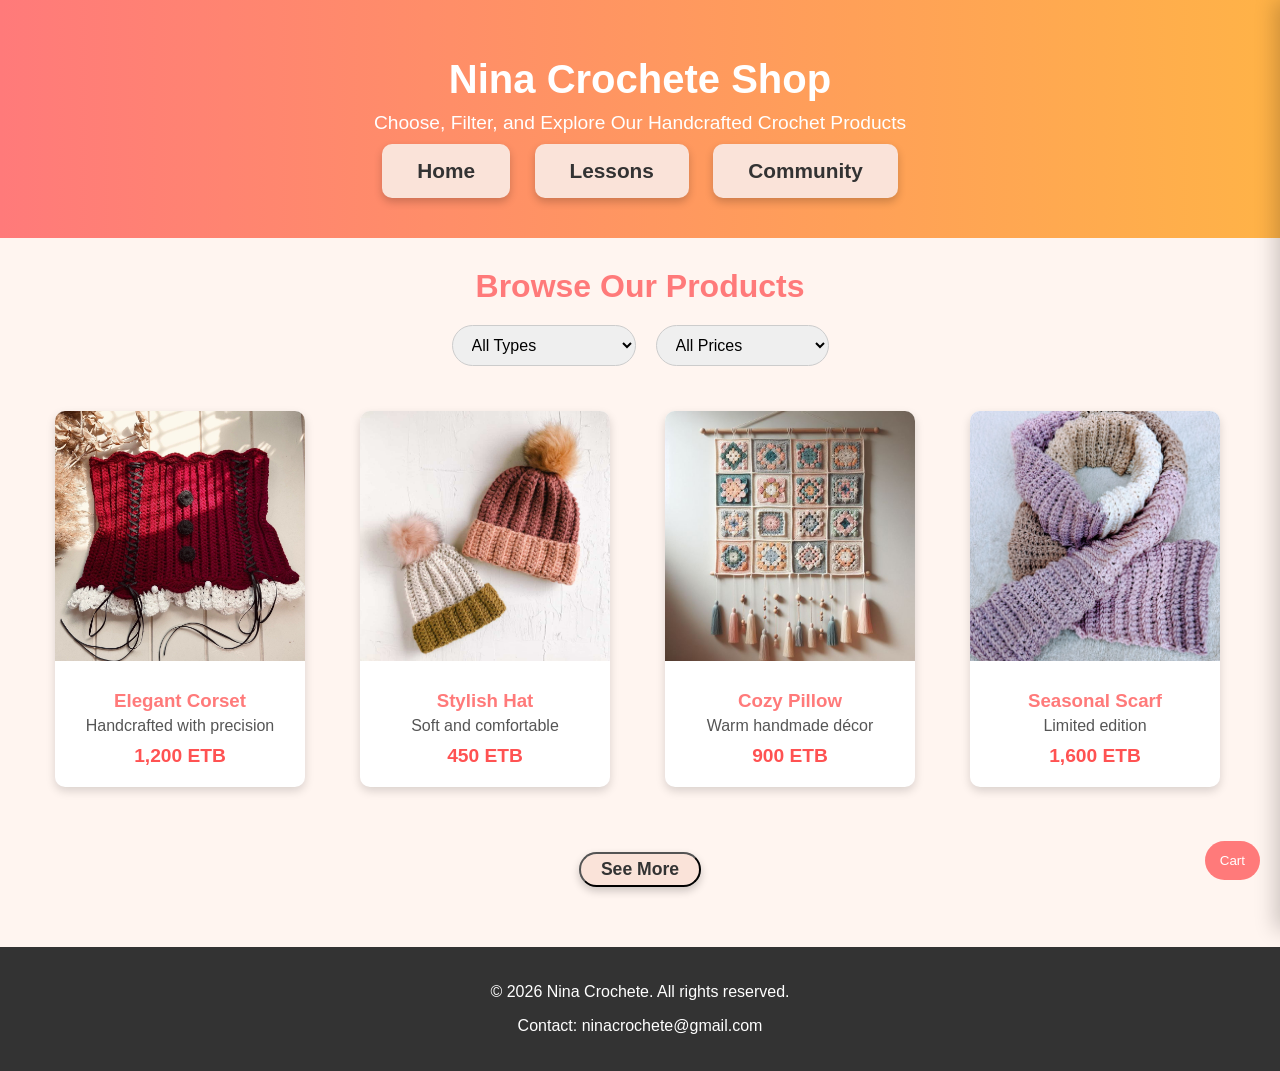
==== commit 1743c24a: "Add files via upload" ====
--- a/shop.html
+++ b/shop.html
@@ -219,39 +219,39 @@
       </div>
 
       <!-- 9 extras -->
-      <div id="product-card" class="product-card extra" data-type="special" data-price="1700" data-name="scarf"><img src="scarf2.jpg"><p class="price">1,700 ETB</p><div class="product-buttons">
+      <div class="product-card extra" data-type="special" data-price="1700" data-name="scarf"><img src="scarf2.jpg"><p class="price">1,700 ETB</p><div class="product-buttons">
   <button onclick="addToCart('Corset', 1700)">Add to Cart</button>
   <button onclick="viewImage('scarf2.jpg')">View Image</button>
 </div></div>
-      <div id="product-card" class="product-card extra" data-type="special" data-price="1750" data-name="scarf"><img src="scarf3.jpg"><p class="price">1,750 ETB</p><div class="product-buttons">
+      <div class="product-card extra" data-type="special" data-price="1750" data-name="scarf"><img src="scarf3.jpg"><p class="price">1,750 ETB</p><div class="product-buttons">
   <button onclick="addToCart('Corset', 1750)">Add to Cart</button>
   <button onclick="viewImage('scarf3.jpg')">View Image</button>
 </div></div>
-      <div id="product-card" class="product-card extra" data-type="special" data-price="1800" data-name="scarf"><img src="scarf4.jpg"><p class="price">1,800 ETB</p><div class="product-buttons">
+      <div class="product-card extra" data-type="special" data-price="1800" data-name="scarf"><img src="scarf4.jpg"><p class="price">1,800 ETB</p><div class="product-buttons">
   <button onclick="addToCart('Corset', 1800)">Add to Cart</button>
   <button onclick="viewImage('scarf4.jpg')">View Image</button>
 </div></div>
-      <div id="product-card" class="product-card extra" data-type="special" data-price="1850" data-name="scarf"><img src="scarf5.jpg"><p class="price">1,850 ETB</p><div class="product-buttons">
+      <div class="product-card extra" data-type="special" data-price="1850" data-name="scarf"><img src="scarf5.jpg"><p class="price">1,850 ETB</p><div class="product-buttons">
   <button onclick="addToCart('Corset', 1850)">Add to Cart</button>
   <button onclick="viewImage('scarf5.jpg')">View Image</button>
 </div></div>
-      <div id="product-card" class="product-card extra" data-type="special" data-price="1900" data-name="scarf"><img src="scarf6.jpg"><p class="price">1,900 ETB</p><div class="product-buttons">
+      <div class="product-card extra" data-type="special" data-price="1900" data-name="scarf"><img src="scarf6.jpg"><p class="price">1,900 ETB</p><div class="product-buttons">
   <button onclick="addToCart('Corset', 1900)">Add to Cart</button>
   <button onclick="viewImage('scarf6.jpg')">View Image</button>
 </div></div>
-      <div id="product-card" class="product-card extra" data-type="special" data-price="1950" data-name="scarf"><img src="scarf7.jpg"><p class="price">1,950 ETB</p><div class="product-buttons">
+      <div class="product-card extra" data-type="special" data-price="1950" data-name="scarf"><img src="scarf7.jpg"><p class="price">1,950 ETB</p><div class="product-buttons">
   <button onclick="addToCart('Corset', 1950)">Add to Cart</button>
   <button onclick="viewImage('scarf7.jpg')">View Image</button>
 </div></div>
-      <div id="product-card" class="product-card extra" data-type="special" data-price="2000" data-name="scarf"><img src="scarf8.jpg"><p class="price">2,000 ETB</p><div class="product-buttons">
+      <div  class="product-card extra" data-type="special" data-price="2000" data-name="scarf"><img src="scarf8.jpg"><p class="price">2,000 ETB</p><div class="product-buttons">
   <button onclick="addToCart('Corset', 2000)">Add to Cart</button>
   <button onclick="viewImage('scarf8.jpg')">View Image</button>
 </div></div>
-      <div id="product-card" class="product-card extra" data-type="special" data-price="2100" data-name="scarf"><img src="scarf9.jpg"><p class="price">2,100 ETB</p><div class="product-buttons">
+      <div class="product-card extra" data-type="special" data-price="2100" data-name="scarf"><img src="scarf9.jpg"><p class="price">2,100 ETB</p><div class="product-buttons">
   <button onclick="addToCart('Corset', 2100)">Add to Cart</button>
   <button onclick="viewImage('scarf9.jpg')">View Image</button>
 </div></div>
-      <div id="product-card" class="product-card extra" data-type="special" data-price="2200" data-name="scarf"><img src="scarf10.jpg"><p class="price">2,200 ETB</p><div class="product-buttons">
+      <div class="product-card extra" data-type="special" data-price="2200" data-name="scarf"><img src="scarf10.jpg"><p class="price">2,200 ETB</p><div class="product-buttons">
   <button onclick="addToCart('Corset', 2200)">Add to Cart</button>
   <button onclick="viewImage('scarf10.jpg')">View Image</button>
 </div></div>
--- a/shop.css
+++ b/shop.css
@@ -64,9 +64,7 @@
   flex-direction: column; /* extras go under main product */
   gap: 20px;
 }
-.category-column{
-    display:contents;
-}
+
 
 .product-card {
   background-color: white;
@@ -346,6 +344,59 @@
 }
 
 /* MOBILE RESPONSIVE */
+@media (max-width: 768px){
+
+   
+.main-row{
+    display: grid;
+    grid-template-columns: repeat(auto-fit, minmax(140px, 1fr));
+    gap: 20px;
+}
+    }
+
+.product-card{
+    width: 100%;
+    max-width: 250px;
+    margin: 0;
+}
+
+}
+
+}
+.product-card {
+  margin-top: 15px;
+  padding: 12px;
+
+  border-radius: 12px;
+  border: 1px solid #ccc;
+
+  font-size: 1rem;
+}
+
+#sendOrderBtn {
+  width: 100%;
+
+  margin-top: 1px;
+  padding: 14px;
+
+  border: none;
+  border-radius: 15px;
+
+  background: linear-gradient(to right, #ff7a7a, #ffb347);
+
+  color: white;
+
+  font-size: 1rem;
+  font-weight: bold;
+
+  cursor: pointer;
+
+  transition: 0.3s;
+  text-decoration: none;
+}
+
+
+/* MOBILE RESPONSIVE */
 @media (max-width: 768px) {
 
   .cart-panel {
@@ -354,76 +405,27 @@
     bottom: 10px;
   }
 
- .main-row{
-    display:grid;
-    grid-template-columns:repeat(4,1fr);
-    gap:20px;
-}
-
+
+.main-row{
+    display: grid;
+    grid-template-columns: repeat(auto-fit, minmax(140px, 1fr));
+    gap: 20px;
+}
 }
 
 @media (max-width: 500px) {
 
-  
-
-}
-.product-card {
-  margin-top: 15px;
-  padding: 12px;
-
-  border-radius: 12px;
-  border: 1px solid #ccc;
-
-  font-size: 1rem;
-}
-
-#sendOrderBtn {
-  width: 100%;
-
-  margin-top: 1px;
-  padding: 14px;
-
-  border: none;
-  border-radius: 15px;
-
-  background: linear-gradient(to right, #ff7a7a, #ffb347);
-
-  color: white;
-
-  font-size: 1rem;
-  font-weight: bold;
-
-  cursor: pointer;
-
-  transition: 0.3s;
-}
-
-
-/* MOBILE RESPONSIVE */
-@media (max-width: 768px) {
-
-  .cart-panel {
-    width: 90%;
-    left: 5%;
-    bottom: 10px;
-  }
-
- 
-
-}
-.main-row{
-    display:grid;
-    grid-template-columns:repeat(4,1fr);
-    gap:20px;
-}
-
-@media (max-width: 500px) {
-
- 
-
+  .main-row{
+    display: grid;
+    grid-template-columns: repeat(auto-fit, minmax(140px, 1fr));
+    gap: 20px;
+}
 }
 .product-card{
-    width: 250px;
+    
+    width: 100%;
+    max-width: 250px;
+
     background: white;
     border-radius: 10px;
     box-shadow: 0 4px 10px rgba(0,0,0,0.15);
@@ -433,11 +435,6 @@
     display: inline-block;
 }
 
-.product-card img{
-    width: 100%;
-    height: 200px;
-    object-fit: cover;
-}
 
 .product-buttons{
     display: flex;
@@ -579,8 +576,9 @@
 
     padding: 10px;
 }
-.filtered-products{
-    display: grid;
-    grid-template-columns: repeat(4, 1fr);
-    gap: 20px;
+.product-card img{
+    width: 100%;
+    height: auto;
+    aspect-ratio: 1 / 1;
+    object-fit: cover;
 }
